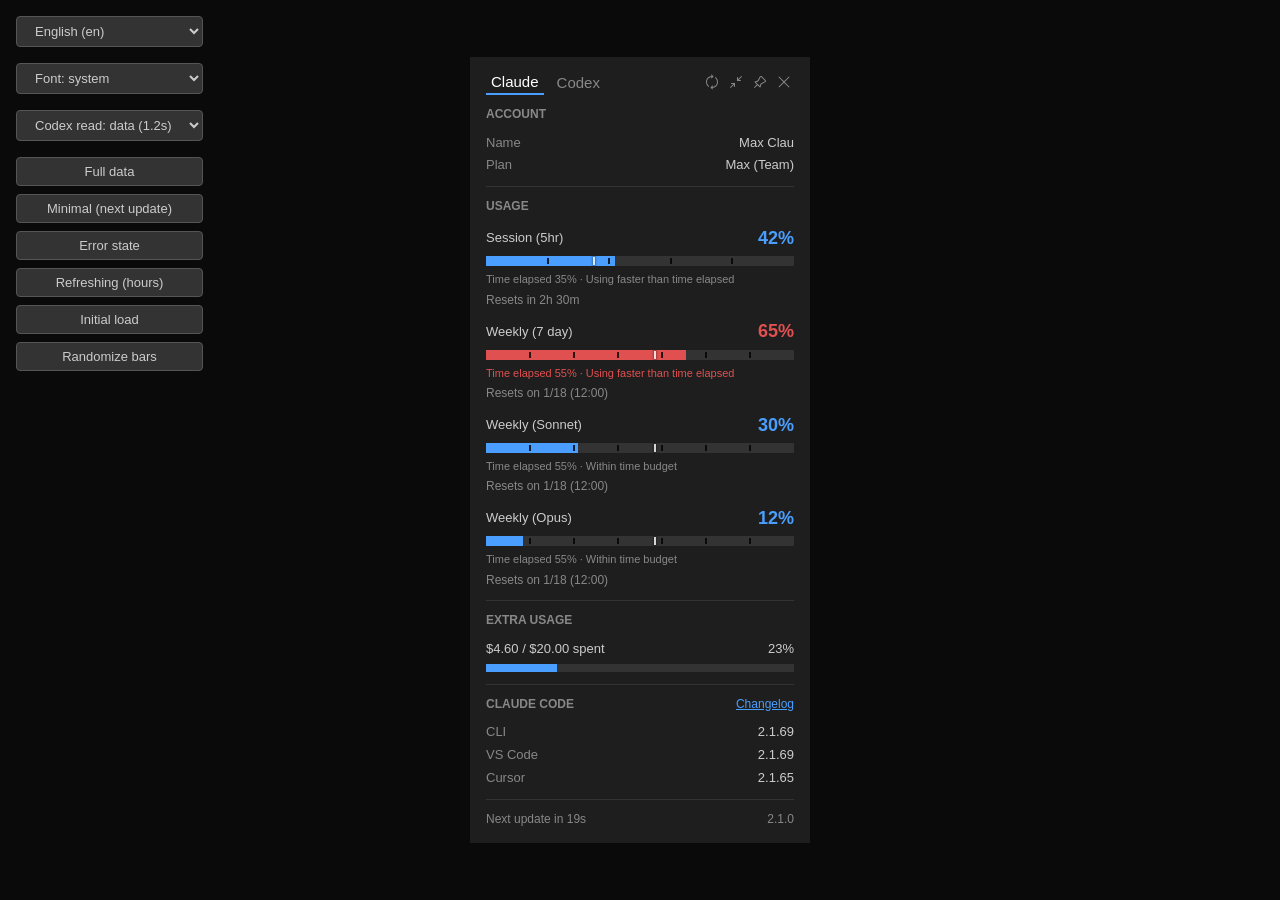
==== ai_agents_usage_monitor/popup/dev.html @ 007cf194 "feat: add compact usage bar and persistent preferences Add a draggable one-line view for Claude and " ====
<!--
    Dev preview for the popup UI.

    Start server from the project root (serves the repo so the preview can fetch
    the real locale/*.json files):
        python -m http.server 8080

    Then open: http://localhost:8080/ai_agents_usage_monitor/popup/dev.html
-->
<!DOCTYPE html>
<html>
<head>
<meta charset="utf-8">
<title>Popup Dev Preview</title>
<style>
    body {
        margin: 0;
        min-height: 100vh;
        display: flex;
        justify-content: center;
        align-items: center;
        background: #0a0a0a;
        font-family: system-ui, sans-serif;
    }

    .dev-controls {
        position: fixed;
        top: 16px;
        left: 16px;
        display: flex;
        flex-direction: column;
        gap: 8px;

        & button, & select {
            padding: 6px 14px;
            background: #333;
            color: #ccc;
            border: 1px solid #555;
            border-radius: 4px;
            cursor: pointer;
            font-size: 13px;
        }

        & button:hover, & select:hover { background: #444; }

        & select { margin-bottom: 8px; }
    }

    iframe {
        border: none;
        width: 340px;
        background: #1e1e1e;
        visibility: hidden;
        transition: width 0.15s ease;
    }
</style>
</head>
<body>
<div class="dev-controls">
    <select id="langSelect" title="Language"></select>
    <select id="fontSelect" title="Popup font (the tray menu's own choice)">
        <option value="system">Font: system</option>
        <option value="pixel">Font: pixel (detail only)</option>
    </select>
    <select id="codexSelect" title="What the Codex read does (reloads the preview)">
        <option value="ok">Codex read: data (1.2s)</option>
        <option value="slow">Codex read: data (4s)</option>
        <option value="fail">Codex read: fails</option>
    </select>
    <button onclick="loadPreset('full')">Full data</button>
    <button onclick="loadPreset('minimal')">Minimal (next update)</button>
    <button onclick="loadPreset('error')">Error state</button>
    <button onclick="loadPreset('refreshing')">Refreshing (hours)</button>
    <button onclick="loadPreset('loading')">Initial load</button>
    <button onclick="randomize()">Randomize bars</button>
</div>

<iframe id="popup"></iframe>

<script>
const COLORS = {
    bg: '#1e1e1e', fg: '#cccccc', fg_dim: '#888888', fg_heading: '#ffffff', fg_link: '#4a9eff',
    bar_bg: '#333333', bar_fg: '#4a9eff', bar_fg_alt: '#e0a34a', bar_fg_warn: '#e05050',
    bar_divider: '#000c', bar_marker: '#fffc',
};

// Widths the app applies per view, mirrored here so the preview's frame
// changes size the way the real window does. See UsagePopup.WIDTH/BAR_WIDTH.
const VIEW_WIDTHS = { detail: 340, bar: 360 };

// Available locales (filename code -> display name). Keep in sync with locale/*.json.
const LANGS = [['en', 'English'], ['ja', 'Japanese'], ['ko', 'Korean']];

// Presets carry *semantic* fields; display strings are built from the loaded
// locale so every text case can be inspected in any language.
const PRESETS = {
    full: {
        profile: { email: 'user@example.com', name: 'Max Clau', plan: 'Max (Team)' },
        usage: [
            { unit: 'hour', period: 5, pct: 42, warn: false,
              reset: { kind: 'in', duration: '2h 30m' }, dividers: [0.2, 0.4, 0.6, 0.8], marker_rel: 0.35 },
            { unit: 'week', period: 7, pct: 65, warn: true,
              reset: { kind: 'date', month: 1, day: 18, clock: '12:00' }, dividers: [0.143, 0.286, 0.429, 0.571, 0.714, 0.857], marker_rel: 0.55 },
            { unit: 'week', suffix: 'Sonnet', pct: 30, warn: false,
              reset: { kind: 'date', month: 1, day: 18, clock: '12:00' }, dividers: [0.143, 0.286, 0.429, 0.571, 0.714, 0.857], marker_rel: 0.55 },
            { unit: 'week', suffix: 'Opus', pct: 12, warn: false,
              reset: { kind: 'date', month: 1, day: 18, clock: '12:00' }, dividers: [0.143, 0.286, 0.429, 0.571, 0.714, 0.857], marker_rel: 0.55 },
        ],
        extra: { pct: 23, used: '$4.60', limit: '$20.00' },
        installations: [
            { name: 'CLI', version: '2.1.69' },
            { name: 'VS Code', version: '2.1.69' },
            { name: 'Cursor', version: '2.1.65' },
        ],
        status: () => ({ last_success_time: now() - 3, next_poll_time: now() + 20, refreshing: false, error: null }),
    },
    minimal: {
        profile: null,
        usage: [
            { unit: 'hour', period: 5, pct: 10, warn: false,
              reset: { kind: 'in', duration: '4h 50m' }, dividers: [0.2, 0.4, 0.6, 0.8], marker_rel: 0.03 },
        ],
        extra: null,
        installations: [],
        // ~90s ago + next poll soon -> "Updated 1m ago . Next update in 1m" (the overflow case from issue #53).
        status: () => ({ last_success_time: now() - 90, next_poll_time: now() + 90, refreshing: false, error: null }),
    },
    error: {
        profile: { email: 'user@example.com', name: '', plan: 'Max' },
        usage: [
            { unit: 'hour', period: 5, pct: 95, warn: true,
              reset: { kind: 'in', duration: '12m' }, dividers: [0.2, 0.4, 0.6, 0.8], marker_rel: 0.96 },
            { unit: 'week', period: 7, pct: 88, warn: true,
              reset: { kind: 'tomorrow', clock: '08:00' }, dividers: [0.143, 0.286, 0.429, 0.571, 0.714, 0.857], marker_rel: 0.80 },
        ],
        extra: null,
        installations: [{ name: 'CLI', version: '2.1.69' }],
        status: () => ({ last_success_time: now() - 300, next_poll_time: now() + 30, refreshing: false, error: 'Could not connect to Anthropic API.' }),
    },
    refreshing: {
        profile: { email: 'user@example.com', name: 'Max Clau', plan: 'Max (Team)' },
        usage: [
            { unit: 'hour', period: 5, pct: 42, warn: false,
              reset: { kind: 'in', duration: '2h 30m' }, dividers: [0.2, 0.4, 0.6, 0.8], marker_rel: 0.35 },
        ],
        extra: null,
        installations: [{ name: 'CLI', version: '2.1.69' }],
        // ~65 min ago -> exercises the "{h}h {m}m" duration variant in the footer.
        status: () => ({ last_success_time: now() - 3900, next_poll_time: null, refreshing: true, error: null }),
    },
    loading: {
        profile: null, usage: [], extra: null, installations: [],
        status: { staticKey: 'status_refreshing', is_error: false, refreshing: true },
    },
};

// The Codex view is fed by one bridge call, so the preview mirrors its whole
// payload: local per-model token windows plus the server account and quotas.
const CODEX = {
    profile: { email: 'user@example.com', name: '', plan: 'ChatGPT Plus' },
    usage: [
        { unit: 'hour', period: 5, seconds: 18000, pct: 97,
          reset: { kind: 'in', duration: '3h 55m' }, dividers: [0.2, 0.4, 0.6, 0.8], marker_rel: 0.21 },
        { unit: 'week', period: 7, seconds: 604800, pct: 15,
          reset: { kind: 'date', month: 1, day: 18, clock: '12:00' },
          dividers: [0.143, 0.286, 0.429, 0.571, 0.714, 0.857], marker_rel: 0.40 },
    ],
    windows: [
        { seconds: 18000, tokens: 9519664, models: [
            { model: 'gpt-6-astra', tokens: 6485168 }, { model: 'gpt-6', tokens: 3034496 }] },
        { seconds: 604800, tokens: 21403992, models: [
            { model: 'gpt-6-astra', tokens: 14903992 }, { model: 'gpt-6', tokens: 6500000 }] },
    ],
    installations: [
        { name: 'Codex CLI', version: '0.153.0' },
        { name: 'VS Code (Codex)', version: '26.5901.22334' },
    ],
};

const iframe = document.getElementById('popup');
const langSelect = document.getElementById('langSelect');
const fontSelect = document.getElementById('fontSelect');
const codexSelect = document.getElementById('codexSelect');
const win = () => iframe.contentWindow;
const now = () => Date.now() / 1000;

let currentLang = 'en';
let currentLocale = null;
let currentPreset = 'full';
// Which view the preview opens in, so the stored-view path is exercised too.
let currentView = 'detail';

// Map locale JSON keys onto the compact translation object popup.js expects.
function buildTranslations(loc) {
    return {
        title: loc.app_name, account: loc.account, email: loc.email, plan: loc.plan,
        usage: loc.usage, extra_usage: loc.extra_usage, claude_code: loc.claude_code, changelog: loc.changelog,
        pin_popup: loc.pin_popup, unpin_popup: loc.unpin_popup, close_popup: loc.close_popup, refresh: loc.refresh,
        view_bar: loc.view_bar, view_detail: loc.view_detail,
        bar_used: loc.bar_used, bar_left: loc.bar_left,
        detail_tokens: loc.detail_tokens, detail_messages: loc.detail_messages,
        detail_estimated: loc.detail_estimated, detail_models: loc.detail_models,
        detail_loading: loc.detail_loading, detail_unavailable: loc.detail_unavailable,
        detail_no_usage: loc.detail_no_usage, detail_source: loc.detail_source,
        name: loc.name, reveal_email: loc.reveal_email, hide_email: loc.hide_email,
        status_updated_s: loc.status_updated_s, status_updated: loc.status_updated,
        status_next_update: loc.status_next_update, status_refreshing: loc.status_refreshing,
        duration_hm: loc.duration_hm, duration_m: loc.duration_m, duration_ms: loc.duration_ms, duration_s: loc.duration_s,
        // Mirrors _init_config(): every codex_* string is forwarded as-is.
        ...Object.fromEntries(Object.entries(loc).filter(([key]) => key.startsWith('codex_'))),
    };
}

// Mirrors _pace_text() in popup.py so the preview shows the same wording.
function localizePace(loc, pct, markerRel) {
    if (pct >= 100) return loc.pace_exhausted;
    if (markerRel === null || markerRel === undefined) return '';
    const elapsed = markerRel * 100;
    const state = pct > elapsed ? loc.pace_ahead : loc.pace_within;
    return loc.pace_elapsed.replace('{pct}', Math.round(elapsed)).replace('{state}', state);
}

function localizeLabel(loc, entry) {
    const template = entry.unit === 'hour' ? loc.session_label : loc.weekly_label;
    const unit = entry.unit === 'hour' ? loc.unit_hours : loc.unit_days;
    const suffix = entry.suffix || unit.replace('{n}', entry.period);
    return template.replace('{suffix}', suffix);
}

// The bar view picks its two rows by window length, so the preview has to
// carry the same durations the app derives from each field name.
function periodSeconds(entry) {
    if (entry.unit === 'hour') return (entry.period || 5) * 3600;
    return (entry.period || 7) * 86400;
}

// Map a preset usage entry to its API field key (so compact_hide preview works).
function fieldKey(entry) {
    if (entry.unit === 'hour') return 'five_hour';
    if (!entry.suffix) return 'seven_day';
    return 'seven_day_' + entry.suffix.toLowerCase();
}

function localizeReset(loc, reset) {
    if (!reset) return '';
    if (reset.kind === 'in') return loc.resets_in.replace('{duration}', reset.duration);
    if (reset.kind === 'tomorrow') return loc.resets_tomorrow.replace('{clock}', reset.clock);
    if (reset.kind === 'date') {
        const date = loc.date_month_day.replace('{m}', reset.month).replace('{d}', reset.day);
        return loc.resets_date.replace('{date}', date).replace('{clock}', reset.clock);
    }
    return '';
}

// Build the data snapshot popup.js consumes from a preset + the active locale.
function resolveData(name, loc) {
    const preset = PRESETS[name];

    const usage = (preset.usage || []).map((entry) => ({
        key: fieldKey(entry),
        label: localizeLabel(loc, entry),
        period_seconds: periodSeconds(entry),
        pct_text: entry.pct + '%',
        left_text: Math.max(0, 100 - entry.pct) + '%',
        fill_pct: entry.pct / 100,
        warn: entry.warn,
        pace_text: localizePace(loc, entry.pct, entry.marker_rel),
        reset_text: localizeReset(loc, entry.reset),
        dividers: entry.dividers,
        marker_rel: entry.marker_rel,
    }));

    const extra = preset.extra ? {
        has_limit: true,
        pct_text: preset.extra.pct + '%',
        fill_pct: preset.extra.pct / 100,
        spent_text: loc.extra_usage_spent.replace('{used}', preset.extra.used).replace('{limit}', preset.extra.limit),
    } : null;

    let status = typeof preset.status === 'function' ? preset.status() : preset.status;
    if (status && status.staticKey) {
        status = { text: loc[status.staticKey], is_error: status.is_error, refreshing: status.refreshing };
    }

    return { profile: preset.profile, usage, extra, installations: preset.installations || [], status };
}

// Build the Codex bridge payload the same way _PopupApi.codex_usage() does.
function resolveCodex(loc) {
    const usage = CODEX.usage.map((entry) => ({
        key: 'codex_' + entry.unit,
        label: localizeLabel(loc, entry),
        period_seconds: entry.seconds,
        pct_text: entry.pct + '%',
        left_text: Math.max(0, 100 - entry.pct) + '%',
        fill_pct: entry.pct / 100,
        warn: entry.pct >= 100 || entry.pct > entry.marker_rel * 100,
        pace_text: entry.pct > 0 ? localizePace(loc, entry.pct, entry.marker_rel) : '',
        detail_seconds: entry.seconds,
        reset_text: entry.pct > 0 ? localizeReset(loc, entry.reset) : '',
        dividers: entry.pct > 0 ? entry.dividers : [],
        marker_rel: entry.pct > 0 ? entry.marker_rel : null,
    }));

    // The app sends the chosen refresh interval with every read; the preview
    // pins it to the default so the page's own timer and countdown agree.
    const refreshSeconds = 60;

    // _PopupApi labels each local window before sending it, so the page never
    // matches window lengths itself.
    const windows = CODEX.windows.map((window) => ({
        ...window,
        period_text: window.seconds % 86400 === 0 ? loc.codex_seven_days : loc.codex_five_hours,
    }));

    return {
        windows, updated_at: now(), partial: false, available: true,
        installations: CODEX.installations, refresh_seconds: refreshSeconds,
        account: { profile: CODEX.profile, usage,
                   status: { last_success_time: now(), next_poll_time: now() + refreshSeconds, error: null } },
    };
}

// Try both layouts: server rooted at the repo (dev.html under
// /ai_agents_usage_monitor/popup/) and at the package (dev.html under /popup/).
async function loadLocale(code) {
    // Cache-buster so edits to the locale files show up without a hard reload.
    const bust = `?t=${Date.now()}`;
    for (const base of ['../../locale', '../locale']) {
        const response = await fetch(`${base}/${code}.json${bust}`, { cache: 'no-store' });
        if (response.ok) return response.json();
    }
    throw new Error(`Could not load locale "${code}". Start the server from the repo root: python -m http.server 8080`);
}

// Reload the iframe and resolve once popup.html has finished loading.
function reloadFrame() {
    return new Promise((resolve) => {
        iframe.addEventListener('load', resolve, { once: true });
        iframe.src = 'popup.html';
    });
}

// Apply a language: reload the frame and re-run init() so the new translations
// (which popup.js only reads in init()) take effect.
async function applyLanguage(code) {
    currentLang = code;
    currentLocale = await loadLocale(code);
    await reloadFrame();
    win().pywebview = { api: { close() {}, open_url() {},
        // Fake latency so the refresh button's spinner is visible in the preview.
        refresh() { return new Promise((resolve) => setTimeout(() => resolve(true), 900)); },
        // Fake session-log detail so the click-to-expand behavior is previewable
        // without a real Claude Code install. 'five_hour' gets a full example
        // with models; 'seven_day' comes back empty to preview the no-usage state.
        session_detail(field) {
            return new Promise((resolve) => setTimeout(() => resolve(
                field === 'seven_day'
                    ? { unavailable: false, tokens: '0', messages: '0', estimated_total: null, models: [] }
                    : {
                        unavailable: false, tokens: '353,830', messages: '1,033', estimated_total: '853,171',
                        models: [
                            { model: 'claude-sonnet-4-6', tokens: '341,802', pct: '96.6' },
                            { model: 'claude-opus-4-8', tokens: '12,028', pct: '3.4' },
                        ],
                    },
            ), 600));
        },
        set_pinned(pinned) { return Promise.resolve(pinned); },
        // The app changes the window width here, before the page re-renders,
        // so the whole switch costs one resize. The frame does the same.
        set_view_mode(mode) {
            currentView = mode;
            iframe.style.width = VIEW_WIDTHS[mode] + 'px';
            return Promise.resolve(true);
        },
        begin_drag() { return Promise.resolve(true); },
        drag() { return Promise.resolve(true); },
        end_drag() { return Promise.resolve(); },
        report_height(h) {
            iframe.style.height = h + 'px';
            iframe.style.visibility = 'visible';
        },
        // A real first read starts the Codex app-server and takes about a second.
        // The delay is what makes the held outgoing view visible in the preview.
        codex_usage() {
            const mode = codexSelect.value;
            return new Promise((resolve, reject) => setTimeout(
                () => (mode === 'fail' ? reject(new Error('codex unavailable')) : resolve(resolveCodex(currentLocale))),
                mode === 'slow' ? 4000 : 1200,
            ));
        } } };
    // Demo set so toggling the pin button previews compact hiding of both
    // whole sections and an individual usage bar.
    const compactHide = ['account', 'extra_usage', 'claude_code', 'status', 'seven_day_opus'];
    iframe.style.width = VIEW_WIDTHS[currentView] + 'px';
    win().init({
        colors: COLORS, t: buildTranslations(currentLocale), app_version: '2.1.0',
        compact_hide: compactHide, font: fontSelect.value, view: currentView,
        lang_tag: currentLang, time_format: '24h',
        data: resolveData(currentPreset, currentLocale),
    });
}

function loadPreset(name) {
    currentPreset = name;
    location.hash = name;
    win().updateData(resolveData(name, currentLocale));
}

function randomize() {
    location.hash = 'randomize';
    currentPreset = 'full';
    const data = resolveData('full', currentLocale);
    for (const entry of data.usage) {
        const pct = Math.round(Math.random() * 100);
        entry.fill_pct = pct / 100;
        entry.pct_text = pct + '%';
        entry.left_text = Math.max(0, 100 - pct) + '%';
        entry.warn = entry.marker_rel !== null && pct / 100 > entry.marker_rel;
    }
    if (data.extra) {
        const pct = Math.round(Math.random() * 100);
        data.extra.fill_pct = pct / 100;
        data.extra.pct_text = pct + '%';
    }
    win().updateData(data);
}

for (const [code, name] of LANGS) {
    const option = document.createElement('option');
    option.value = code;
    option.textContent = `${name} (${code})`;
    langSelect.append(option);
}
langSelect.value = currentLang;
langSelect.addEventListener('change', () => applyLanguage(langSelect.value));
fontSelect.addEventListener('change', () => win().setFont(fontSelect.value));
// popup.js keeps the first Codex response for the life of the page, so reload
// the frame - the tab switch is only pending once per load.
codexSelect.addEventListener('change', () => applyLanguage(currentLang));

(async () => {
    const hash = location.hash.slice(1);
    if (PRESETS[hash]) currentPreset = hash;
    await applyLanguage(currentLang);
    if (hash === 'randomize') randomize();
})();
</script>
</body>
</html>
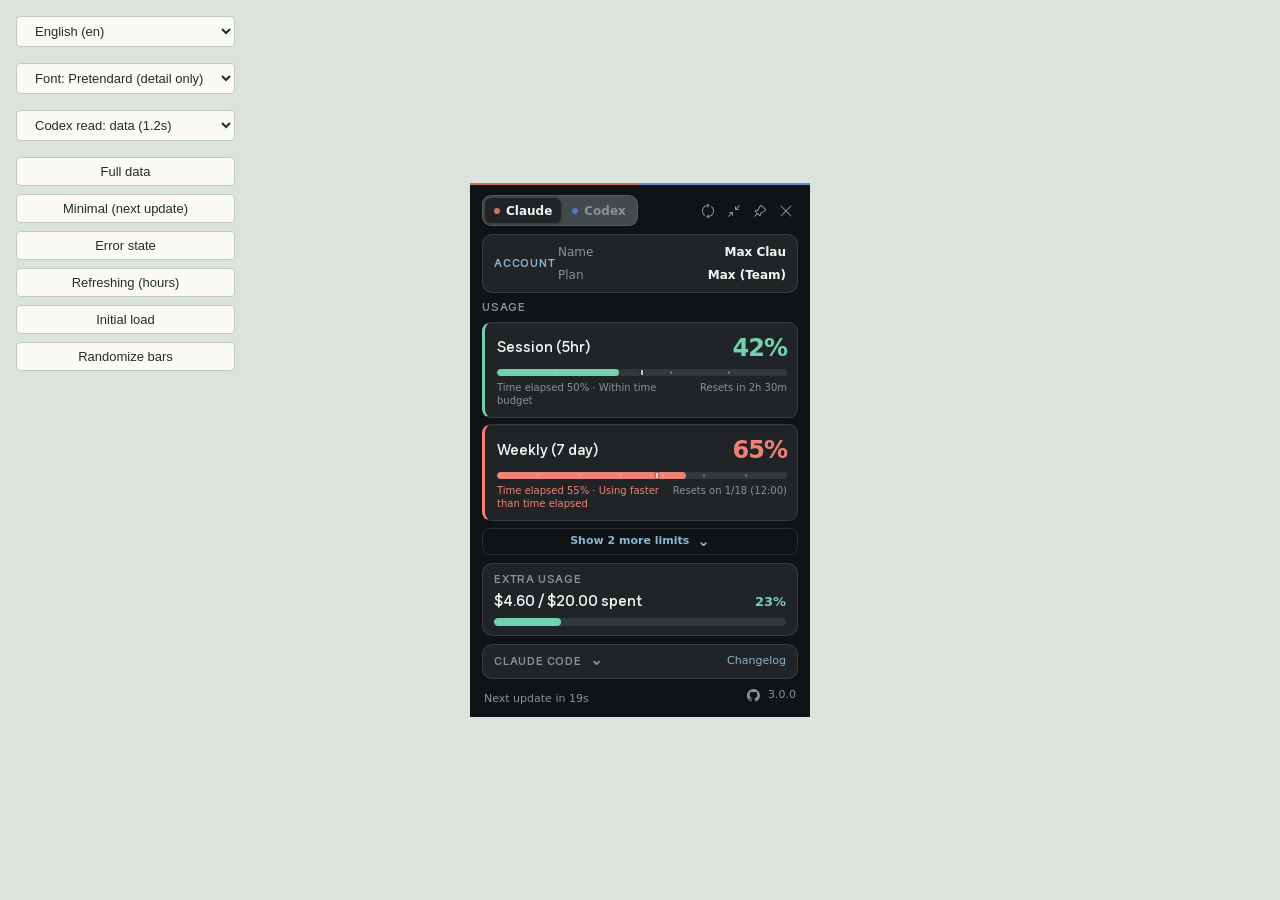
==== commit 5787af51: "Release: 3.0.0" ====
--- a/ai_agents_usage_monitor/popup/dev.html
+++ b/ai_agents_usage_monitor/popup/dev.html
@@ -19,7 +19,7 @@
         display: flex;
         justify-content: center;
         align-items: center;
-        background: #0a0a0a;
+        background: #dce3dc;
         font-family: system-ui, sans-serif;
     }
 
@@ -33,15 +33,15 @@
 
         & button, & select {
             padding: 6px 14px;
-            background: #333;
-            color: #ccc;
-            border: 1px solid #555;
+            background: #fbfaf6;
+            color: #202e2a;
+            border: 1px solid #bfcac0;
             border-radius: 4px;
             cursor: pointer;
             font-size: 13px;
         }
 
-        & button:hover, & select:hover { background: #444; }
+        & button:hover, & select:hover { background: #edf3ec; }
 
         & select { margin-bottom: 8px; }
     }
@@ -49,7 +49,7 @@
     iframe {
         border: none;
         width: 340px;
-        background: #1e1e1e;
+        background: #101316;
         visibility: hidden;
         transition: width 0.15s ease;
     }
@@ -60,7 +60,7 @@
     <select id="langSelect" title="Language"></select>
     <select id="fontSelect" title="Popup font (the tray menu's own choice)">
         <option value="system">Font: system</option>
-        <option value="pixel">Font: pixel (detail only)</option>
+        <option value="pretendard" selected>Font: Pretendard (detail only)</option>
     </select>
     <select id="codexSelect" title="What the Codex read does (reloads the preview)">
         <option value="ok">Codex read: data (1.2s)</option>
@@ -79,9 +79,9 @@
 
 <script>
 const COLORS = {
-    bg: '#1e1e1e', fg: '#cccccc', fg_dim: '#888888', fg_heading: '#ffffff', fg_link: '#4a9eff',
-    bar_bg: '#333333', bar_fg: '#4a9eff', bar_fg_alt: '#e0a34a', bar_fg_warn: '#e05050',
-    bar_divider: '#000c', bar_marker: '#fffc',
+    bg: '#101316', fg: '#cbd3d3', fg_dim: '#879397', fg_heading: '#f3f5f2', fg_link: '#88b7d1',
+    bar_bg: '#30393b', bar_fg: '#72d2af', bar_fg_alt: '#dbb477', bar_fg_warn: '#ef8177',
+    bar_divider: '#c9d9d04d', bar_marker: '#e2eee8cc',
 };
 
 // Widths the app applies per view, mirrored here so the preview's frame
@@ -98,7 +98,7 @@
         profile: { email: 'user@example.com', name: 'Max Clau', plan: 'Max (Team)' },
         usage: [
             { unit: 'hour', period: 5, pct: 42, warn: false,
-              reset: { kind: 'in', duration: '2h 30m' }, dividers: [0.2, 0.4, 0.6, 0.8], marker_rel: 0.35 },
+              reset: { kind: 'in', duration: '2h 30m' }, dividers: [0.2, 0.4, 0.6, 0.8], marker_rel: 0.5 },
             { unit: 'week', period: 7, pct: 65, warn: true,
               reset: { kind: 'date', month: 1, day: 18, clock: '12:00' }, dividers: [0.143, 0.286, 0.429, 0.571, 0.714, 0.857], marker_rel: 0.55 },
             { unit: 'week', suffix: 'Sonnet', pct: 30, warn: false,
@@ -141,7 +141,7 @@
         profile: { email: 'user@example.com', name: 'Max Clau', plan: 'Max (Team)' },
         usage: [
             { unit: 'hour', period: 5, pct: 42, warn: false,
-              reset: { kind: 'in', duration: '2h 30m' }, dividers: [0.2, 0.4, 0.6, 0.8], marker_rel: 0.35 },
+              reset: { kind: 'in', duration: '2h 30m' }, dividers: [0.2, 0.4, 0.6, 0.8], marker_rel: 0.5 },
         ],
         extra: null,
         installations: [{ name: 'CLI', version: '2.1.69' }],
@@ -184,17 +184,20 @@
 const win = () => iframe.contentWindow;
 const now = () => Date.now() / 1000;
 
-let currentLang = 'en';
+const previewParams = new URLSearchParams(location.search);
+let currentLang = LANGS.some(([code]) => code === previewParams.get('lang')) ? previewParams.get('lang') : 'en';
 let currentLocale = null;
 let currentPreset = 'full';
 // Which view the preview opens in, so the stored-view path is exercised too.
-let currentView = 'detail';
+let currentView = previewParams.get('view') === 'bar' ? 'bar' : 'detail';
 
 // Map locale JSON keys onto the compact translation object popup.js expects.
 function buildTranslations(loc) {
     return {
         title: loc.app_name, account: loc.account, email: loc.email, plan: loc.plan,
+        show_more_limits: loc.show_more_limits, show_fewer_limits: loc.show_fewer_limits,
         usage: loc.usage, extra_usage: loc.extra_usage, claude_code: loc.claude_code, changelog: loc.changelog,
+        project_on_github: loc.menu_project,
         pin_popup: loc.pin_popup, unpin_popup: loc.unpin_popup, close_popup: loc.close_popup, refresh: loc.refresh,
         view_bar: loc.view_bar, view_detail: loc.view_detail,
         bar_used: loc.bar_used, bar_left: loc.bar_left,
@@ -347,7 +350,7 @@
     currentLang = code;
     currentLocale = await loadLocale(code);
     await reloadFrame();
-    win().pywebview = { api: { close() {}, open_url() {},
+    win().pywebview = { api: { close() {}, open_url() {}, open_project() {},
         // Fake latency so the refresh button's spinner is visible in the preview.
         refresh() { return new Promise((resolve) => setTimeout(() => resolve(true), 900)); },
         // Fake session-log detail so the click-to-expand behavior is previewable
@@ -395,7 +398,7 @@
     const compactHide = ['account', 'extra_usage', 'claude_code', 'status', 'seven_day_opus'];
     iframe.style.width = VIEW_WIDTHS[currentView] + 'px';
     win().init({
-        colors: COLORS, t: buildTranslations(currentLocale), app_version: '2.1.0',
+        colors: COLORS, t: buildTranslations(currentLocale), app_version: '3.0.0',
         compact_hide: compactHide, font: fontSelect.value, view: currentView,
         lang_tag: currentLang, time_format: '24h',
         data: resolveData(currentPreset, currentLocale),
@@ -444,6 +447,9 @@
     const hash = location.hash.slice(1);
     if (PRESETS[hash]) currentPreset = hash;
     await applyLanguage(currentLang);
+    if (previewParams.get('provider') === 'codex' && currentView === 'detail') {
+        win().selectProvider('codex');
+    }
     if (hash === 'randomize') randomize();
 })();
 </script>
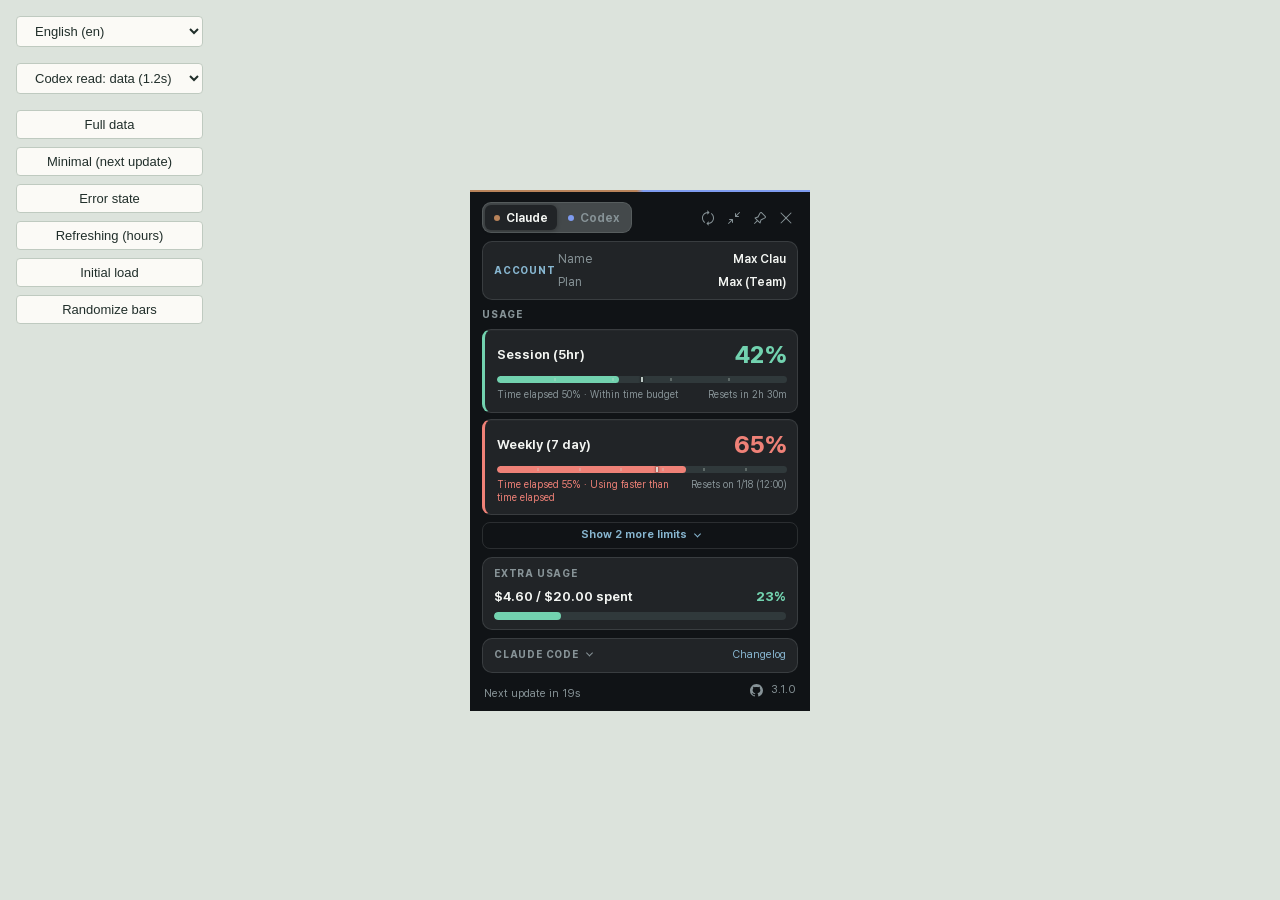
==== commit c3b8d624: "Release: 3.1.0" ====
--- a/ai_agents_usage_monitor/popup/dev.html
+++ b/ai_agents_usage_monitor/popup/dev.html
@@ -58,10 +58,6 @@
 <body>
 <div class="dev-controls">
     <select id="langSelect" title="Language"></select>
-    <select id="fontSelect" title="Popup font (the tray menu's own choice)">
-        <option value="system">Font: system</option>
-        <option value="pretendard" selected>Font: Pretendard (detail only)</option>
-    </select>
     <select id="codexSelect" title="What the Codex read does (reloads the preview)">
         <option value="ok">Codex read: data (1.2s)</option>
         <option value="slow">Codex read: data (4s)</option>
@@ -179,7 +175,6 @@
 
 const iframe = document.getElementById('popup');
 const langSelect = document.getElementById('langSelect');
-const fontSelect = document.getElementById('fontSelect');
 const codexSelect = document.getElementById('codexSelect');
 const win = () => iframe.contentWindow;
 const now = () => Date.now() / 1000;
@@ -398,8 +393,8 @@
     const compactHide = ['account', 'extra_usage', 'claude_code', 'status', 'seven_day_opus'];
     iframe.style.width = VIEW_WIDTHS[currentView] + 'px';
     win().init({
-        colors: COLORS, t: buildTranslations(currentLocale), app_version: '3.0.0',
-        compact_hide: compactHide, font: fontSelect.value, view: currentView,
+        colors: COLORS, t: buildTranslations(currentLocale), app_version: '3.1.0',
+        compact_hide: compactHide, view: currentView,
         lang_tag: currentLang, time_format: '24h',
         data: resolveData(currentPreset, currentLocale),
     });
@@ -438,7 +433,6 @@
 }
 langSelect.value = currentLang;
 langSelect.addEventListener('change', () => applyLanguage(langSelect.value));
-fontSelect.addEventListener('change', () => win().setFont(fontSelect.value));
 // popup.js keeps the first Codex response for the life of the page, so reload
 // the frame - the tab switch is only pending once per load.
 codexSelect.addEventListener('change', () => applyLanguage(currentLang));
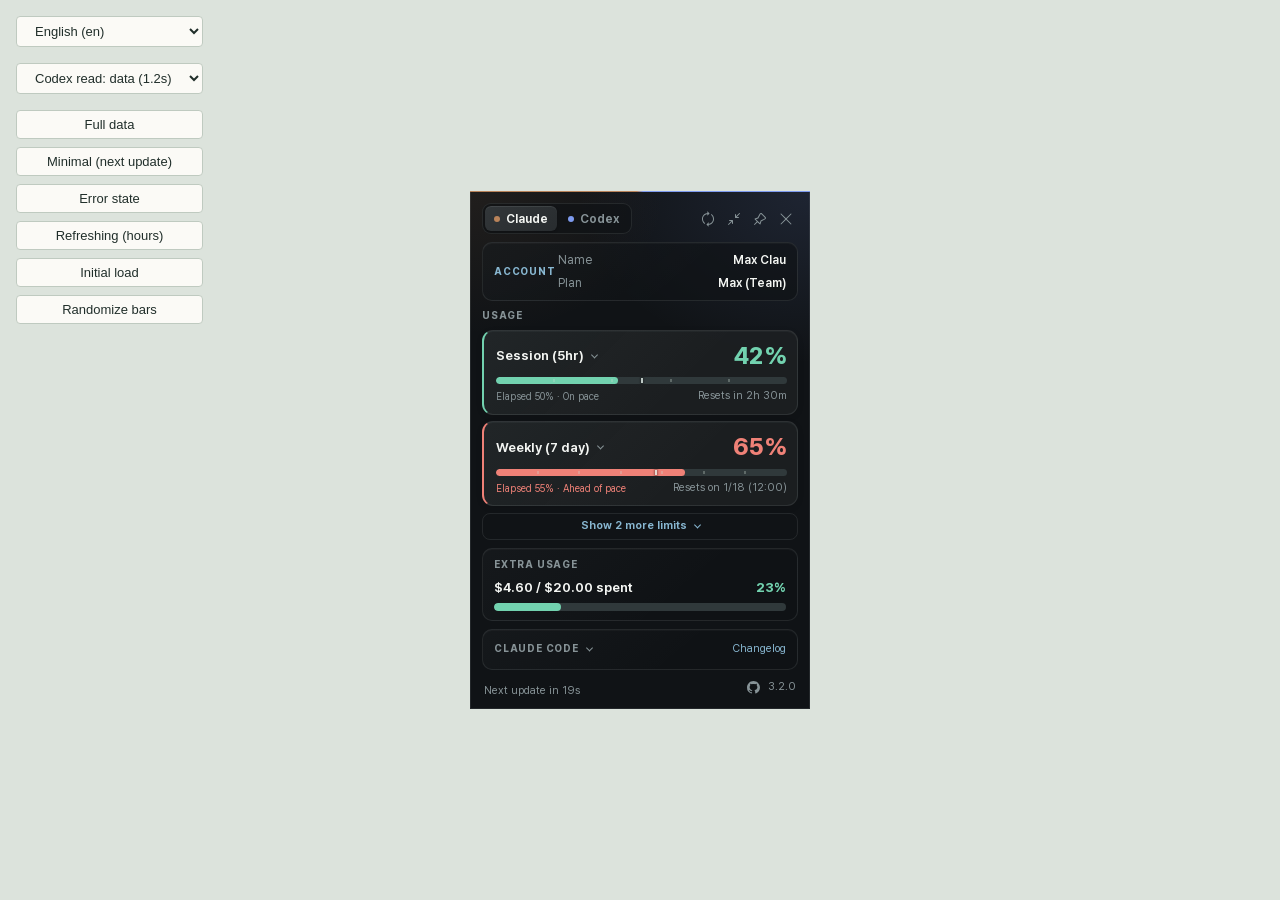
==== commit e3c45c5d: "Release: 3.2.0 Co-Authored-By: Claude Opus 5.5 <noreply@anthropic.com>" ====
--- a/ai_agents_usage_monitor/popup/dev.html
+++ b/ai_agents_usage_monitor/popup/dev.html
@@ -196,6 +196,8 @@
         pin_popup: loc.pin_popup, unpin_popup: loc.unpin_popup, close_popup: loc.close_popup, refresh: loc.refresh,
         view_bar: loc.view_bar, view_detail: loc.view_detail,
         bar_used: loc.bar_used, bar_left: loc.bar_left,
+        bar_mode_used: loc.bar_mode_used, bar_mode_left: loc.bar_mode_left,
+        bar_toggle_hint: loc.bar_toggle_hint, bar_fill_hint: loc.bar_fill_hint, drag_to_move: loc.drag_to_move,
         detail_tokens: loc.detail_tokens, detail_messages: loc.detail_messages,
         detail_estimated: loc.detail_estimated, detail_models: loc.detail_models,
         detail_loading: loc.detail_loading, detail_unavailable: loc.detail_unavailable,
@@ -393,7 +395,7 @@
     const compactHide = ['account', 'extra_usage', 'claude_code', 'status', 'seven_day_opus'];
     iframe.style.width = VIEW_WIDTHS[currentView] + 'px';
     win().init({
-        colors: COLORS, t: buildTranslations(currentLocale), app_version: '3.1.0',
+        colors: COLORS, t: buildTranslations(currentLocale), app_version: '3.2.0',
         compact_hide: compactHide, view: currentView,
         lang_tag: currentLang, time_format: '24h',
         data: resolveData(currentPreset, currentLocale),
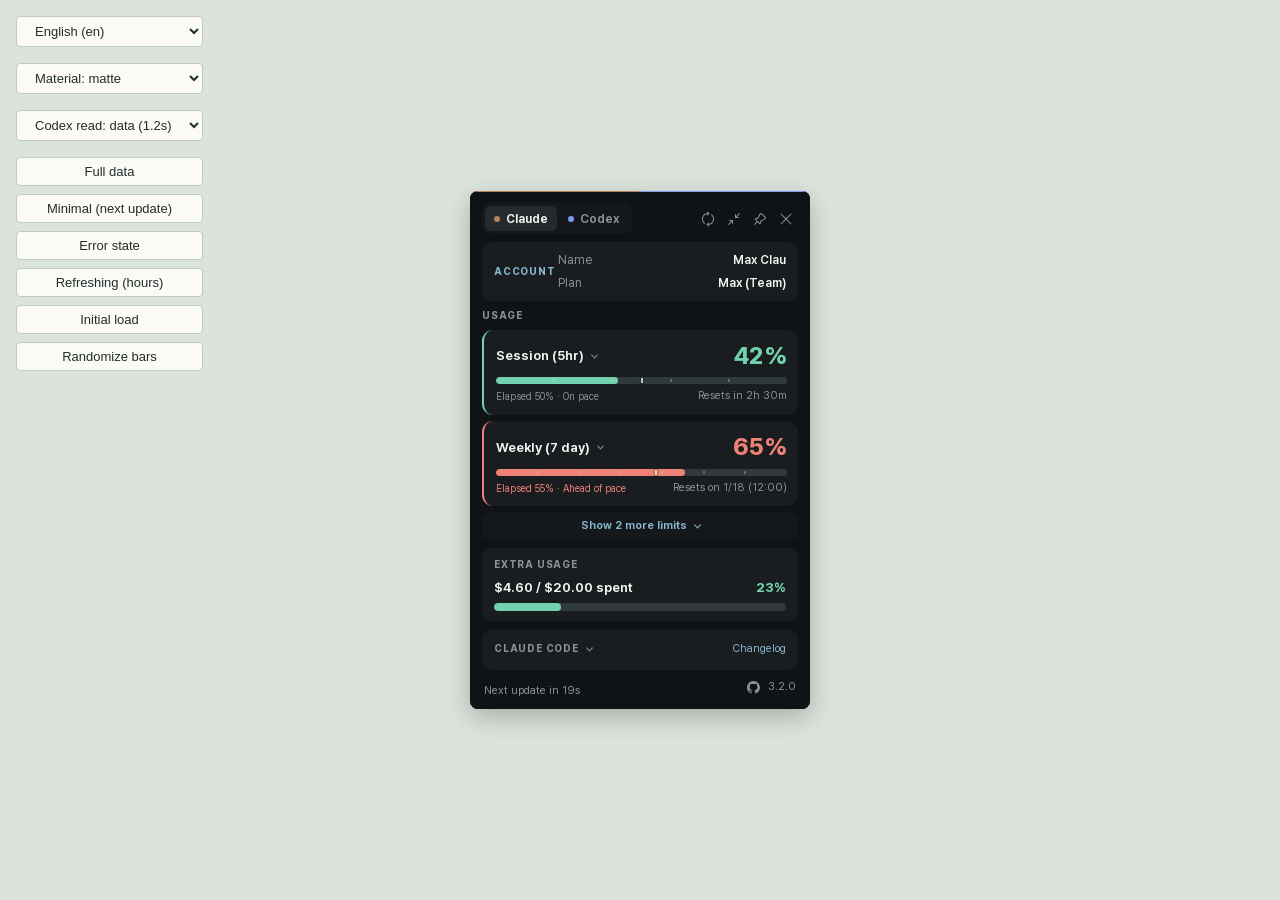
==== commit 578296e4: "Release: 3.3.0 Co-Authored-By: Claude Opus 5.5 <noreply@anthropic.com>" ====
--- a/ai_agents_usage_monitor/popup/dev.html
+++ b/ai_agents_usage_monitor/popup/dev.html
@@ -52,12 +52,35 @@
         background: #101316;
         visibility: hidden;
         transition: width 0.15s ease;
+        /* The app passes framed: true on Windows 11, where DWM rounds the
+           window and draws its shadow, with no border line. */
+        border-radius: 8px;
+        box-shadow: 0 8px 24px #0000003d;
+    }
+
+    /* Glass: a busy wallpaper behind the frame and a filter standing in for
+       the native glass layer, which only a real window gets. Blur and
+       saturation are the layer's own; the layer caps each pixel's brightness
+       at 0.35 instead, which CSS cannot express - brightness(0.35) matches it
+       over the white stripes and darkens the colored ones more than the
+       real window does. */
+    body.glass {
+        background: repeating-linear-gradient(115deg, #ff5a36 0 60px, #ffd23f 60px 120px, #3fb8ff 120px 180px, #ffffff 180px 240px);
+
+        & iframe {
+            background: transparent;
+            backdrop-filter: blur(3px) saturate(1.5) brightness(0.35);
+        }
     }
 </style>
 </head>
 <body>
 <div class="dev-controls">
     <select id="langSelect" title="Language"></select>
+    <select id="materialSelect" title="Popup material (reloads the preview)">
+        <option value="matte">Material: matte</option>
+        <option value="glass">Material: glass</option>
+    </select>
     <select id="codexSelect" title="What the Codex read does (reloads the preview)">
         <option value="ok">Codex read: data (1.2s)</option>
         <option value="slow">Codex read: data (4s)</option>
@@ -185,6 +208,8 @@
 let currentPreset = 'full';
 // Which view the preview opens in, so the stored-view path is exercised too.
 let currentView = previewParams.get('view') === 'bar' ? 'bar' : 'detail';
+const materialSelect = document.getElementById('materialSelect');
+materialSelect.value = previewParams.get('material') === 'glass' ? 'glass' : 'matte';
 
 // Map locale JSON keys onto the compact translation object popup.js expects.
 function buildTranslations(loc) {
@@ -346,6 +371,7 @@
 async function applyLanguage(code) {
     currentLang = code;
     currentLocale = await loadLocale(code);
+    document.body.classList.toggle('glass', materialSelect.value === 'glass');
     await reloadFrame();
     win().pywebview = { api: { close() {}, open_url() {}, open_project() {},
         // Fake latency so the refresh button's spinner is visible in the preview.
@@ -397,6 +423,7 @@
     win().init({
         colors: COLORS, t: buildTranslations(currentLocale), app_version: '3.2.0',
         compact_hide: compactHide, view: currentView,
+        material: materialSelect.value, framed: true,
         lang_tag: currentLang, time_format: '24h',
         data: resolveData(currentPreset, currentLocale),
     });
@@ -438,6 +465,7 @@
 // popup.js keeps the first Codex response for the life of the page, so reload
 // the frame - the tab switch is only pending once per load.
 codexSelect.addEventListener('change', () => applyLanguage(currentLang));
+materialSelect.addEventListener('change', () => applyLanguage(currentLang));
 
 (async () => {
     const hash = location.hash.slice(1);
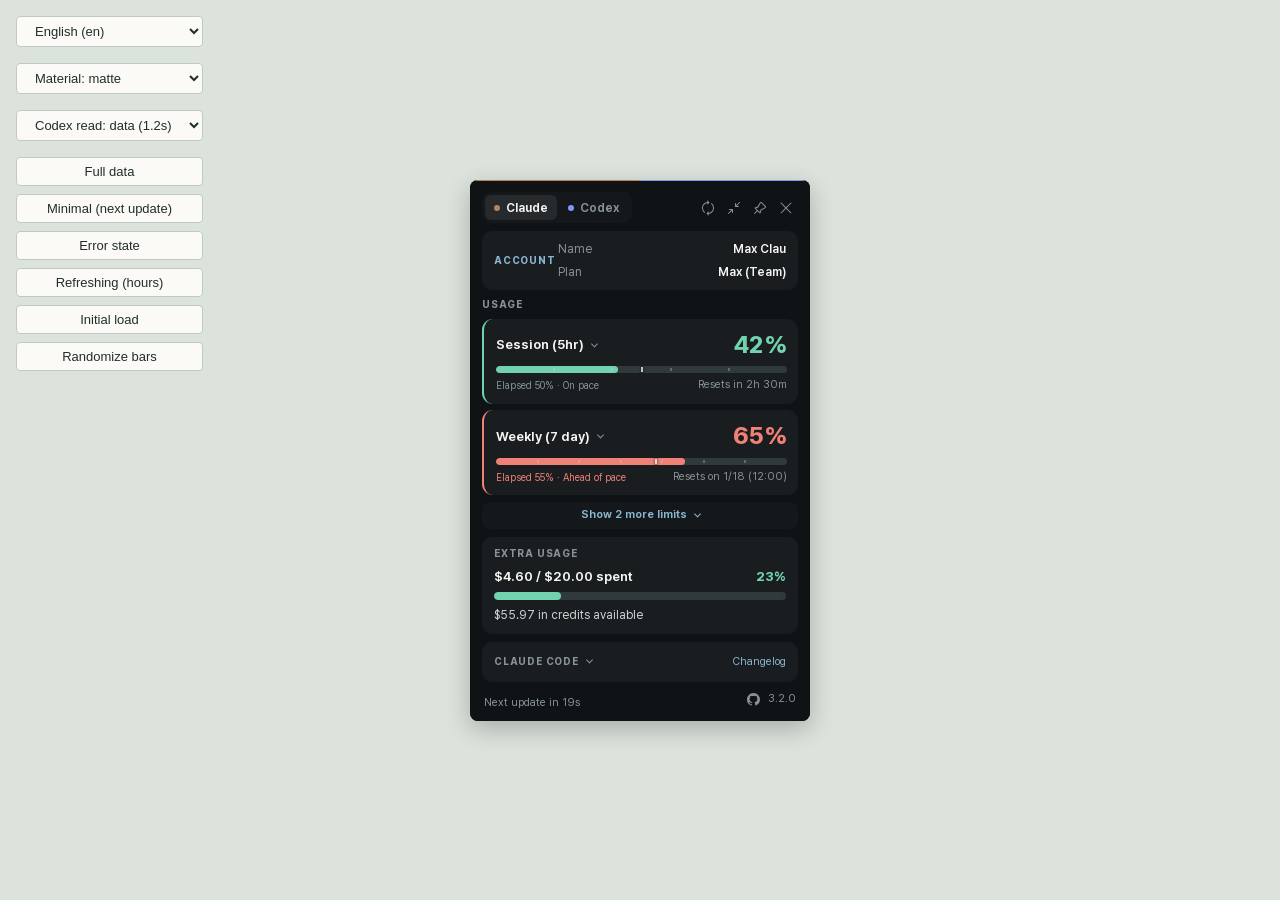
==== commit 18cf709d: "Release: 3.4.0 Co-Authored-By: Claude Opus 5.5 <noreply@anthropic.com>" ====
--- a/ai_agents_usage_monitor/popup/dev.html
+++ b/ai_agents_usage_monitor/popup/dev.html
@@ -125,7 +125,7 @@
             { unit: 'week', suffix: 'Opus', pct: 12, warn: false,
               reset: { kind: 'date', month: 1, day: 18, clock: '12:00' }, dividers: [0.143, 0.286, 0.429, 0.571, 0.714, 0.857], marker_rel: 0.55 },
         ],
-        extra: { pct: 23, used: '$4.60', limit: '$20.00' },
+        extra: { pct: 23, used: '$4.60', limit: '$20.00', balance: '$55.97' },
         installations: [
             { name: 'CLI', version: '2.1.69' },
             { name: 'VS Code', version: '2.1.69' },
@@ -177,6 +177,7 @@
 // payload: local per-model token windows plus the server account and quotas.
 const CODEX = {
     profile: { email: 'user@example.com', name: '', plan: 'ChatGPT Plus' },
+    credits: 1250,
     usage: [
         { unit: 'hour', period: 5, seconds: 18000, pct: 97,
           reset: { kind: 'in', duration: '3h 55m' }, dividers: [0.2, 0.4, 0.6, 0.8], marker_rel: 0.21 },
@@ -191,7 +192,7 @@
             { model: 'gpt-6-astra', tokens: 14903992 }, { model: 'gpt-6', tokens: 6500000 }] },
     ],
     installations: [
-        { name: 'Codex CLI', version: '0.153.0' },
+        { name: 'CLI', version: '0.153.0' },
         { name: 'VS Code (Codex)', version: '26.5901.22334' },
     ],
 };
@@ -300,6 +301,7 @@
         pct_text: preset.extra.pct + '%',
         fill_pct: preset.extra.pct / 100,
         spent_text: loc.extra_usage_spent.replace('{used}', preset.extra.used).replace('{limit}', preset.extra.limit),
+        balance_text: preset.extra.balance ? loc.extra_usage_balance.replace('{balance}', preset.extra.balance) : '',
     } : null;
 
     let status = typeof preset.status === 'function' ? preset.status() : preset.status;
@@ -331,17 +333,13 @@
     // pins it to the default so the page's own timer and countdown agree.
     const refreshSeconds = 60;
 
-    // _PopupApi labels each local window before sending it, so the page never
-    // matches window lengths itself.
-    const windows = CODEX.windows.map((window) => ({
-        ...window,
-        period_text: window.seconds % 86400 === 0 ? loc.codex_seven_days : loc.codex_five_hours,
-    }));
+    const windows = CODEX.windows;
 
     return {
         windows, updated_at: now(), partial: false, available: true,
         installations: CODEX.installations, refresh_seconds: refreshSeconds,
         account: { profile: CODEX.profile, usage,
+                   credits_text: CODEX.credits ? loc.codex_credits_balance.replace('{balance}', CODEX.credits.toLocaleString('en-US')) : '',
                    status: { last_success_time: now(), next_poll_time: now() + refreshSeconds, error: null } },
     };
 }
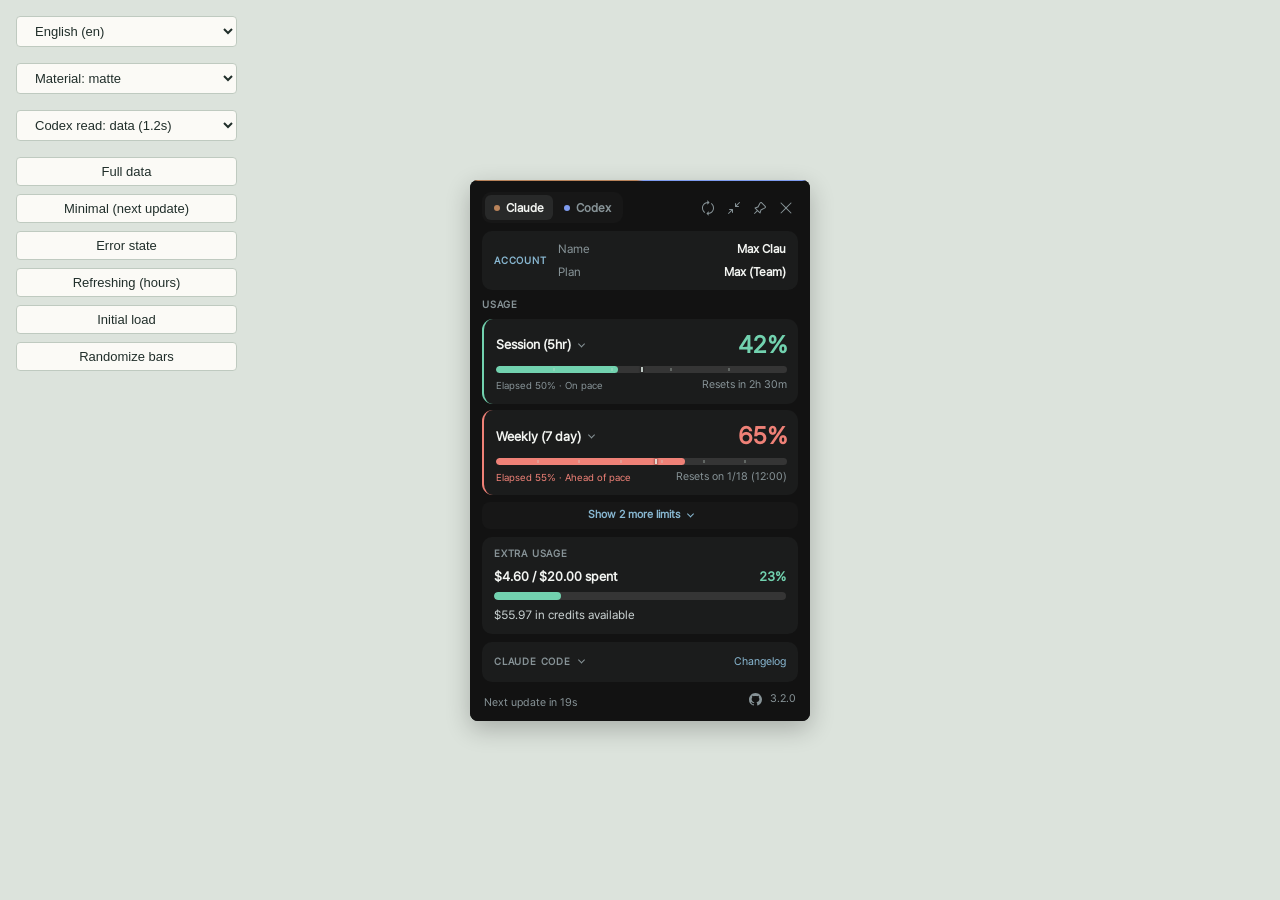
==== commit 9657057f: "Release: 3.5.0 Co-Authored-By: Claude Opus 5.5 <noreply@anthropic.com>" ====
--- a/ai_agents_usage_monitor/popup/dev.html
+++ b/ai_agents_usage_monitor/popup/dev.html
@@ -49,7 +49,7 @@
     iframe {
         border: none;
         width: 340px;
-        background: #101316;
+        background: #121212;
         visibility: hidden;
         transition: width 0.15s ease;
         /* The app passes framed: true on Windows 11, where DWM rounds the
@@ -98,9 +98,9 @@
 
 <script>
 const COLORS = {
-    bg: '#101316', fg: '#cbd3d3', fg_dim: '#879397', fg_heading: '#f3f5f2', fg_link: '#88b7d1',
-    bar_bg: '#30393b', bar_fg: '#72d2af', bar_fg_alt: '#dbb477', bar_fg_warn: '#ef8177',
-    bar_divider: '#c9d9d04d', bar_marker: '#e2eee8cc',
+    bg: '#121212', fg: '#cbd3d3', fg_dim: '#879397', fg_heading: '#f3f5f2', fg_link: '#88b7d1',
+    bar_bg: '#353535', bar_fg: '#72d2af', bar_fg_alt: '#dbb477', bar_fg_warn: '#ef8177',
+    bar_divider: '#c9d9d04d', bar_marker: '#e2eee8cc', claude_signature: '#b9835a', codex_signature: '#7e9bef',
 };
 
 // Widths the app applies per view, mirrored here so the preview's frame
@@ -108,7 +108,11 @@
 const VIEW_WIDTHS = { detail: 340, bar: 360 };
 
 // Available locales (filename code -> display name). Keep in sync with locale/*.json.
-const LANGS = [['en', 'English'], ['ja', 'Japanese'], ['ko', 'Korean']];
+const LANGS = [
+    ['en', 'English'], ['de', 'German'], ['es', 'Spanish'], ['fr', 'French'], ['hi', 'Hindi'], ['id', 'Indonesian'],
+    ['it', 'Italian'], ['ja', 'Japanese'], ['ko', 'Korean'], ['pt-BR', 'Portuguese (Brazil)'], ['uk', 'Ukrainian'],
+    ['zh-CN', 'Chinese (Simplified)'], ['zh-TW', 'Chinese (Traditional)'],
+];
 
 // Presets carry *semantic* fields; display strings are built from the loaded
 // locale so every text case can be inspected in any language.
@@ -407,6 +411,9 @@
         },
         // A real first read starts the Codex app-server and takes about a second.
         // The delay is what makes the held outgoing view visible in the preview.
+        codex_account() {
+            return this.codex_usage().then(result => result.account);
+        },
         codex_usage() {
             const mode = codexSelect.value;
             return new Promise((resolve, reject) => setTimeout(
